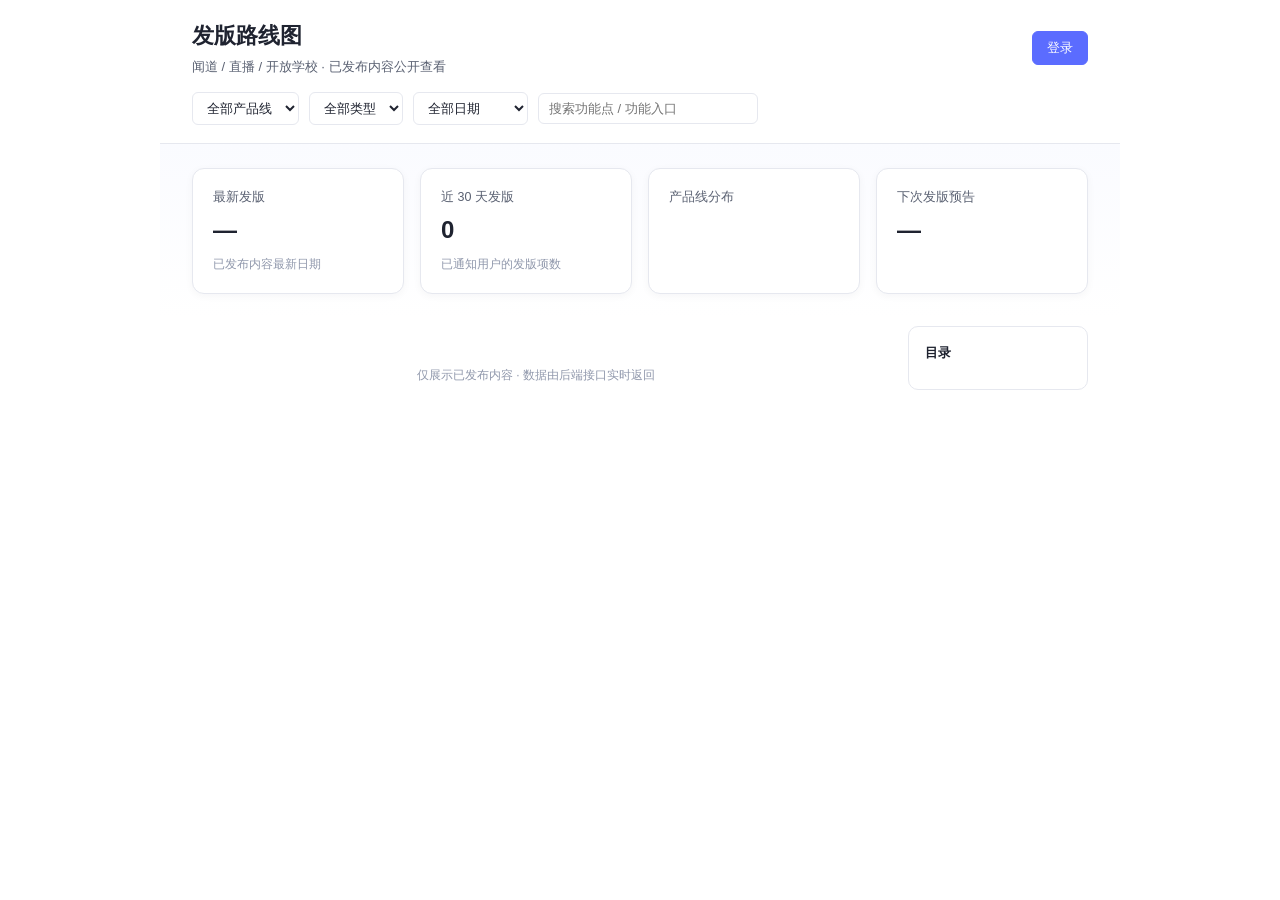
==== 实现方式/index.html @ 5e3d79d2 "feat: 整合发版列表页面 + Flask 后端 + 增量导入 + 动态下拉 - 目录结构：原型网页/（静态原型）+ 实现方式/（Flask 后端版） - 后端：Flask + SQLite，37 " ====
<!DOCTYPE html>
<html lang="zh-CN">
<head>
<meta charset="UTF-8" />
<meta name="viewport" content="width=device-width, initial-scale=1.0" />
<title>发版路线图 · 公开查看</title>
<style>
  :root {
    --primary: #5B6CFF;
    --primary-soft: #EEF0FF;
    --primary-hover: #4858E8;
    --bg: #FFFFFF;
    --surface: #FFFFFF;
    --text: #1F2330;
    --text-2: #5A6172;
    --text-3: #9098AC;
    --border: #E6E8EF;
    --success: #2BB673;
    --warn: #E89B2A;
    --danger: #E25555;
    --info: #3D8EE0;
  }
  * { box-sizing: border-box; }
  html, body { margin: 0; padding: 0; }
  body {
    font-family: -apple-system, BlinkMacSystemFont, "Segoe UI", "PingFang SC", "Microsoft YaHei", sans-serif;
    background: var(--bg);
    color: var(--text);
    font-size: 14px;
    line-height: 1.6;
  }

  /* Header */
  .header {
    border-bottom: 1px solid var(--border);
    padding: 18px 32px;
    background: var(--surface);
    position: sticky;
    top: 0;
    z-index: 100;
  }
  .header .top { display: flex; align-items: center; justify-content: space-between; gap: 16px; }
  .header .title { font-size: 22px; font-weight: 600; }
  .header .subtitle { color: var(--text-2); font-size: 13px; margin-top: 4px; }
  .header .filter { display: flex; gap: 10px; align-items: center; margin-top: 14px; flex-wrap: wrap; }
  .header .filter select, .header .filter input {
    padding: 7px 10px; border: 1px solid var(--border); border-radius: 6px; font-size: 13px;
    background: #fff; color: var(--text);
  }
  .header .filter input { width: 220px; }

  /* Header actions */
  .header-actions { display: flex; align-items: center; gap: 10px; flex-shrink: 0; }
  .btn {
    display: inline-flex; align-items: center; gap: 6px;
    padding: 7px 14px; border-radius: 6px; border: 1px solid var(--border);
    background: #fff; color: var(--text); font-size: 13px;
    cursor: pointer; transition: all 0.15s; text-decoration: none;
  }
  .btn:hover { border-color: var(--primary); color: var(--primary); }
  .btn-primary { background: var(--primary); border-color: var(--primary); color: #fff; }
  .btn-primary:hover { background: var(--primary-hover); border-color: var(--primary-hover); color: #fff; }
  .btn-outline { border-color: var(--primary); color: var(--primary); background: #fff; }
  .btn-outline:hover { background: var(--primary-soft); }
  .user-badge { display: flex; align-items: center; gap: 8px; font-size: 13px; color: var(--text-2); }
  .user-badge .avatar {
    width: 28px; height: 28px; border-radius: 50%; display: inline-flex; align-items: center; justify-content: center;
    color: #fff; font-size: 12px; font-weight: 600; background: linear-gradient(135deg, var(--primary), #8E9BFF);
  }

  /* Overview cards */
  .overview {
    display: grid;
    grid-template-columns: repeat(4, 1fr);
    gap: 16px;
    padding: 24px 32px;
    background: linear-gradient(180deg, #FAFBFF, #FFFFFF);
  }
  .ov-card {
    background: #fff; border: 1px solid var(--border); border-radius: 12px; padding: 18px 20px;
    box-shadow: 0 2px 8px rgba(30,34,53,0.04);
  }
  .ov-card .label { color: var(--text-2); font-size: 12.5px; }
  .ov-card .value { font-size: 24px; font-weight: 600; margin-top: 4px; }
  .ov-card .desc { color: var(--text-3); font-size: 12px; margin-top: 6px; }
  .ov-card .tags { display: flex; gap: 6px; flex-wrap: wrap; margin-top: 8px; }
  .ov-card .tags .tag { font-size: 11px; padding: 2px 7px; border-radius: 4px; background: var(--primary-soft); color: var(--primary); }

  /* Layout */
  .page-wrapper { max-width: 960px; margin: 0 auto; }
  .container { display: flex; padding: 8px 32px 60px; gap: 28px; }
  .content { flex: 1; min-width: 0; }
  .toc {
    width: 180px; flex-shrink: 0; position: sticky; top: 160px; align-self: flex-start;
    border: 1px solid var(--border); border-radius: 10px; padding: 16px; background: #fff;
  }
  .toc-title { font-size: 13px; font-weight: 600; margin-bottom: 10px; }
  .toc-item { font-size: 12.5px; color: var(--text-2); padding: 6px 0; cursor: pointer; border-left: 2px solid transparent; padding-left: 8px; }
  .toc-item:hover { color: var(--primary); border-left-color: var(--primary); }
  .toc-item.active { color: var(--primary); border-left-color: var(--primary); font-weight: 500; }

  /* Date group */
  .group { margin-bottom: 28px; }
  .group-head { display: flex; align-items: center; gap: 12px; margin-bottom: 14px; }
  .group-head .date { font-size: 18px; font-weight: 600; }
  .group-head .count { color: var(--text-3); font-size: 13px; margin-right: auto; }
  .group-head .detail-btn { font-size: 12px; padding: 5px 12px; border: 1px solid var(--primary); color: var(--primary); border-radius: 6px; background: #fff; cursor: pointer; }
  .group-head .detail-btn:hover { background: var(--primary-soft); }

  /* Type section */
  .type-section { margin-bottom: 18px; }
  .type-section:last-child { margin-bottom: 0; }
  .type-title { display: flex; align-items: center; gap: 8px; font-weight: 600; font-size: 14px; margin-bottom: 8px; }
  .type-dot { width: 8px; height: 8px; border-radius: 50%; }
  .type-dot.add { background: var(--success); }
  .type-dot.opt { background: var(--info); }
  .type-dot.fix { background: var(--warn); }

  /* Item row */
  .item-row {
    display: flex; align-items: flex-start; justify-content: space-between;
    padding: 10px 0; border-bottom: 1px solid var(--border); gap: 16px;
  }
  .item-row:last-child { border-bottom: none; }
  .item-main { flex: 1; min-width: 0; }
  .item-tags { display: flex; flex-wrap: wrap; gap: 5px; margin-bottom: 4px; }
  .item-tags .tag { font-size: 11px; padding: 1px 7px; border-radius: 4px; }
  .item-tags .tag-soft { background: #F1F3F8; color: var(--text-2); }
  .item-tags .tag-info { background: #E4F0FB; color: var(--info); }
  .item-tags .tag-warn { background: #FDF1DE; color: var(--warn); }
  .item-text { font-size: 13.5px; color: var(--text); line-height: 1.55; }
  .item-text .pl { color: var(--text-2); }
  .item-extras { margin-top: 6px; display: flex; flex-direction: column; gap: 3px; }
  .item-extra { font-size: 12px; color: var(--text-2); line-height: 1.5; }
  .extra-label { display: inline-block; color: var(--text-3); font-size: 11px; margin-right: 6px; }
  .item-entry {
    flex-shrink: 0; font-size: 12px; color: var(--primary);
    background: var(--primary-soft); padding: 3px 8px; border-radius: 4px;
    margin-top: 1px; white-space: nowrap; max-width: 220px; overflow: hidden; text-overflow: ellipsis;
  }
  .type-count { color: var(--text-3); font-size: 12px; font-weight: normal; margin-left: 4px; }

  /* Detail card (13 列完整字段) */
  .detail-card {
    border: 1px solid var(--border); border-radius: 10px; padding: 14px 16px;
    background: #FAFBFD; margin-bottom: 12px;
  }
  .detail-head { display: flex; align-items: center; gap: 10px; margin-bottom: 8px; }
  .detail-head .type-pill { display: inline-block; padding: 2px 10px; border-radius: 10px; font-size: 12px; color: #fff; }
  .type-pill.add { background: var(--success); }
  .type-pill.opt { background: var(--info); }
  .type-pill.fix { background: var(--warn); }
  .detail-product { font-size: 13px; color: var(--text-2); font-weight: 500; }
  .detail-feature { font-size: 13.5px; color: var(--text); line-height: 1.6; margin-bottom: 8px; }
  .detail-table { width: 100%; border-collapse: collapse; margin-top: 4px; }
  .detail-table th, .detail-table td { padding: 5px 8px; font-size: 12px; text-align: left; border-bottom: 1px dashed #E6E8EF; vertical-align: top; }
  .detail-table th { width: 80px; color: var(--text-3); font-weight: normal; background: transparent; }

  /* Modal */
  .modal {
    display: none; position: fixed; inset: 0; z-index: 200;
    background: rgba(31, 35, 48, 0.5); align-items: center; justify-content: center;
    padding: 20px;
  }
  .modal.show { display: flex; }
  .modal-content {
    background: #fff; border-radius: 12px; max-width: 760px; width: 100%; max-height: 85vh;
    display: flex; flex-direction: column; box-shadow: 0 20px 50px rgba(31,35,48,0.2);
  }
  .modal-header { display: flex; align-items: center; justify-content: space-between; padding: 18px 20px; border-bottom: 1px solid var(--border); }
  .modal-header .title { font-size: 16px; font-weight: 600; }
  .modal-close { background: none; border: none; font-size: 20px; color: var(--text-3); cursor: pointer; }
  .modal-body { padding: 20px; overflow-y: auto; }
  .image-grid { display: grid; grid-template-columns: repeat(2, 1fr); gap: 14px; }
  .image-grid .img {
    aspect-ratio: 16/10; background: linear-gradient(135deg, #DDE3FF, #C8CFFF); border-radius: 8px;
  }
  .image-grid .img.wide { grid-column: 1 / -1; }

  /* Footer */
  .footer { text-align: center; color: var(--text-3); font-size: 12px; padding: 40px 32px; }

  /* Responsive */
  @media (max-width: 900px) {
    .header { padding: 16px 20px; }
    .header .top { flex-wrap: wrap; }
    .header .filter { width: 100%; }
    .header .filter input { flex: 1; width: auto; }
    .header-actions { width: 100%; justify-content: flex-end; margin-top: 8px; }
    .overview { grid-template-columns: repeat(2, 1fr); padding: 16px 20px; }
    .container { flex-direction: column; padding: 8px 20px 40px; }
    .toc { width: 100%; position: static; display: flex; gap: 10px; padding: 12px; overflow-x: auto; }
    .toc-title { display: none; }
    .toc-item { border-left: none; border-bottom: 2px solid transparent; padding: 4px 6px; white-space: nowrap; }
    .toc-item:hover, .toc-item.active { border-left-color: transparent; border-bottom-color: var(--primary); }
    .image-grid { grid-template-columns: 1fr; }
  }
  @media (max-width: 560px) {
    .overview { grid-template-columns: 1fr; }
    .header .filter { flex-direction: column; align-items: stretch; }
    .header .filter select, .header .filter input { width: 100%; }
    .item-row { flex-direction: column; gap: 6px; }
    .item-entry { align-self: flex-start; margin-top: 0; }
  }
</style>
</head>
<body>

<div class="page-wrapper">

<div class="header">
  <div class="top">
    <div>
      <div class="title">发版路线图</div>
      <div class="subtitle">闻道 / 直播 / 开放学校 · 已发布内容公开查看</div>
    </div>
    <div class="header-actions" id="header-actions">
      <button class="btn btn-primary" onclick="openLogin()">登录</button>
    </div>
  </div>
  <div class="filter">
    <select>
      <option>全部产品线</option>
      <option>闻道作业</option>
      <option>直播教学</option>
      <option>开放学校</option>
    </select>
    <select>
      <option>全部类型</option>
      <option>新增</option>
      <option>优化</option>
      <option>修复</option>
    </select>
    <select>
      <option>全部日期</option>
      <option>最近 7 天</option>
      <option>最近 30 天</option>
      <option>2026 年 7 月</option>
    </select>
    <input type="text" placeholder="搜索功能点 / 功能入口" />
  </div>
</div>

<div class="overview">
  <div class="ov-card">
    <div class="label">最新发版</div>
    <div class="value" id="ov-latest">—</div>
    <div class="desc">已发布内容最新日期</div>
  </div>
  <div class="ov-card">
    <div class="label">近 30 天发版</div>
    <div class="value" id="ov-30count">0</div>
    <div class="desc">已通知用户的发版项数</div>
  </div>
  <div class="ov-card">
    <div class="label">产品线分布</div>
    <div class="tags" id="ov-pl-tags"></div>
  </div>
  <div class="ov-card">
    <div class="label">下次发版预告</div>
    <div class="value" id="ov-next">—</div>
    <div class="desc" id="ov-next-desc"></div>
  </div>
</div>

<div class="container">
  <div class="content">
    <!-- 发版分组由 loadPublic() 动态渲染 -->
    <div class="footer">仅展示已发布内容 · 数据由后端接口实时返回</div>
  </div>

  <div class="toc">
    <div class="toc-title">目录</div>
    <!-- 目录项由 loadPublic() 动态生成 -->
  </div>
</div>

</div>

<!-- Detail Modal -->
<div class="modal" id="detail-modal" onclick="closeModal(event)">
  <div class="modal-content" onclick="event.stopPropagation()">
    <div class="modal-header">
      <div class="title" id="detail-title">发版详情</div>
      <button class="modal-close" onclick="closeModal()">×</button>
    </div>
    <div class="modal-body">
      <div class="image-grid" id="detail-images">
        <div class="img"></div>
        <div class="img"></div>
        <div class="img wide"></div>
      </div>
      <p class="text-muted" style="color:var(--text-2);font-size:12.5px;margin-top:14px">以上为本次发版的功能截图与长图，可右键保存或滚动查看。</p>
    </div>
  </div>
</div>

<!-- Login Modal -->
<div class="modal" id="login-modal" onclick="closeLogin(event)">
  <div class="modal-content" style="max-width:360px" onclick="event.stopPropagation()">
    <div class="modal-header">
      <div class="title">模拟登录</div>
      <button class="modal-close" onclick="closeLogin()">×</button>
    </div>
    <div class="modal-body">
      <p style="color:var(--text-2);font-size:13px;margin:0 0 12px">选择角色以演示登录状态：</p>
      <div style="display:flex;flex-direction:column;gap:8px">
        <button class="btn btn-outline" onclick="login('guest')">普通用户登录</button>
        <button class="btn btn-outline" onclick="login('ops')">运营登录</button>
        <button class="btn btn-outline" onclick="login('admin')">管理员登录</button>
      </div>
    </div>
  </div>
</div>

<script>
  // 通用 API 调用
  const API = '';
  async function apiGet(path) {
    const r = await fetch(API + path);
    const j = await r.json();
    if (j.code !== 'OK') throw new Error(j.message || '请求失败');
    return j.data;
  }
  async function apiPost(path, body) {
    const r = await fetch(API + path, { method: 'POST', headers: { 'Content-Type': 'application/json' }, body: JSON.stringify(body || {}) });
    const j = await r.json();
    if (j.code !== 'OK') throw new Error(j.message || '请求失败');
    return j.data;
  }

  let currentUser = null;
  let releasesByDate = {};

  function escapeHtml(s) { return (s || '').replace(/&/g, '&amp;').replace(/</g, '&lt;').replace(/>/g, '&gt;'); }
  function weekday(date) { return ['周日','周一','周二','周三','周四','周五','周六'][new Date(date).getDay()]; }
  function typeClass(type) { return type === '新增' ? 'add' : type === '优化' ? 'opt' : 'fix'; }

  function jumpTo(id) {
    const el = document.getElementById(id);
    if (el) {
      el.scrollIntoView({ behavior: 'smooth', block: 'start' });
      document.querySelectorAll('.toc-item').forEach(i => i.classList.remove('active'));
      event.target.classList.add('active');
    }
  }

  async function openDetail(date) {
    try {
      const data = await apiGet('/api/public/releases/' + date);
      releasesByDate[date] = data.items;
      document.getElementById('detail-title').textContent = date + ' · 发版详情';
      const grid = document.getElementById('detail-images');
      if (data.items.length === 0) {
        grid.innerHTML = '<div style="grid-column:1/-1;color:var(--text-3);padding:20px;text-align:center">该日期无已发布内容</div>';
      } else {
        // 按发布清单 13 列结构完整展示
        grid.style.display = 'block';
        grid.style.gridTemplateColumns = '1fr';
        grid.innerHTML = data.items.map(it => {
          const extraRows = [];
          const fields = [
            ['平台/范围', it.platformScope],
            ['涉及端', it.scope],
            ['是否重点', it.isHighlight === '是' ? '✓ 是' : '—'],
            ['面向用户', it.targetUser],
            ['功能入口', it.featureEntry],
            ['特殊说明', it.specialNotes],
            ['限制条件', it.limitNotes],
            ['运营验证结论', it.notes],
            ['提供材料', it.provideMaterial],
            ['备注补充', it.remarks],
          ];
          fields.forEach(([k, v]) => { if (v && v !== '—') extraRows.push('<tr><th>' + k + '</th><td>' + escapeHtml(v) + '</td></tr>'); });
          return '<div class="detail-card">' +
            '<div class="detail-head">' +
              '<span class="type-pill ' + typeClass(it.releaseType) + '">' + escapeHtml(it.releaseType) + '</span>' +
              '<span class="detail-product">' + escapeHtml(it.productLine || '—') + ' · ' + escapeHtml(it.appPlatform) + '</span>' +
            '</div>' +
            '<div class="detail-feature">' + escapeHtml(it.featurePoint) + '</div>' +
            (extraRows.length ? '<table class="detail-table">' + extraRows.join('') + '</table>' : '') +
          '</div>';
        }).join('');
      }
    } catch (e) {
      alert('加载详情失败：' + e.message);
      return;
    }
    document.getElementById('detail-modal').classList.add('show');
  }

  function closeModal(e) {
    if (!e || e.target.id === 'detail-modal') {
      document.getElementById('detail-modal').classList.remove('show');
    }
  }

  function openLogin() {
    document.getElementById('login-modal').classList.add('show');
  }

  function closeLogin(e) {
    if (!e || e.target.id === 'login-modal') {
      document.getElementById('login-modal').classList.remove('show');
    }
  }

  async function login(role) {
    if (role === 'guest') {
      currentUser = { role: 'guest', realname: '游客' };
    } else {
      try {
        const data = await apiPost('/api/auth/login', { role, username: role === 'admin' ? 'admin' : 'wangrong' });
        currentUser = { role, realname: data.realname, username: data.username };
      } catch (e) {
        alert('登录失败：' + e.message);
        return;
      }
    }
    closeLogin();
    renderHeader();
  }

  function logout() {
    currentUser = null;
    renderHeader();
  }

  function renderHeader() {
    const box = document.getElementById('header-actions');
    if (!currentUser) {
      box.innerHTML = '<button class="btn btn-primary" onclick="openLogin()">登录</button>';
      return;
    }

    let html = '<div class="user-badge"><span class="avatar">' + (currentUser.role === 'admin' ? '管' : currentUser.role === 'ops' ? '运' : '游') + '</span><span>' + (currentUser.realname || roleName(currentUser.role)) + '</span></div>';

    if (currentUser.role === 'ops' || currentUser.role === 'admin') {
      html += '<a class="btn btn-primary" href="' + (currentUser.role === 'admin' ? 'admin.html' : 'ops.html') + '">进入后台</a>';
    }

    html += '<button class="btn" onclick="logout()">退出</button>';
    box.innerHTML = html;
  }

  function roleName(role) {
    return role === 'admin' ? '管理员' : role === 'ops' ? '运营' : '游客';
  }

  // ---- 加载公开发版数据 ----
  function renderOverview(ov) {
    document.getElementById('ov-latest').textContent = ov.latestRelease || '—';
    document.getElementById('ov-30count').textContent = ov.last30Count;
    const tagsEl = document.getElementById('ov-pl-tags');
    tagsEl.innerHTML = Object.entries(ov.productLineCount).map(([k, v]) => '<span class="tag">' + k + ' ' + v + '</span>').join('') || '<span class="tag">暂无</span>';
    document.getElementById('ov-next').textContent = ov.nextReleaseDate || '—';
    document.getElementById('ov-next-desc').textContent = ov.nextReleaseTheme || '';
  }

  function renderGroups(groups) {
    const content = document.querySelector('.content');
    const toc = document.querySelector('.toc');
    // 移除旧 group + 目录
    content.querySelectorAll('.group').forEach(g => g.remove());
    toc.querySelectorAll('.toc-item').forEach(t => t.remove());
    if (groups.length === 0) {
      const empty = document.createElement('div');
      empty.className = 'group';
      empty.innerHTML = '<div class="empty" style="padding:40px;text-align:center;color:var(--text-3)">暂无已发布内容</div>';
      content.appendChild(empty);
      return;
    }
    groups.forEach((g, idx) => {
      const wrap = document.createElement('div');
      wrap.className = 'group';
      wrap.id = 'g-' + g.date;
      // 按发版类型分组（按 PRD：新增 → 优化 → 修复）
      const TYPE_ORDER = ['新增', '优化', '修复'];
      const byType = {};
      g.items.forEach(it => {
        const t = TYPE_ORDER.includes(it.releaseType) ? it.releaseType : '修复';
        (byType[t] = byType[t] || []).push(it);
      });
      const sections = TYPE_ORDER.map(t => {
        const list = byType[t] || [];
        if (!list.length) return '';
        return '<div class="type-section"><div class="type-title"><span class="type-dot ' + typeClass(t) + '"></span>' + t + ' <span class="type-count">· ' + list.length + ' 项</span></div>' +
          list.map(it => {
            // 字段：发版类型(已有) + 产品线 + 涉及应用/平台 + 涉及端 + 功能点描述 + 功能入口 + 重点 + 备注/限制/特殊
            const tags = [];
            if (it.productLine) tags.push('<span class="tag tag-soft">' + escapeHtml(it.productLine) + '</span>');
            if (it.appPlatform) tags.push('<span class="tag tag-soft">' + escapeHtml(it.appPlatform) + '</span>');
            if (it.scope) tags.push('<span class="tag tag-soft">' + escapeHtml(it.scope) + '</span>');
            if (it.platformScope) tags.push('<span class="tag tag-soft">' + escapeHtml(it.platformScope) + '</span>');
            if (it.targetUser && it.targetUser !== '全部') tags.push('<span class="tag tag-info">面向 ' + escapeHtml(it.targetUser) + '</span>');
            if (it.isHighlight === '是') tags.push('<span class="tag tag-warn">重点</span>');
            const extra = [];
            if (it.specialNotes) extra.push('<div class="item-extra"><span class="extra-label">特殊说明</span>' + escapeHtml(it.specialNotes) + '</div>');
            if (it.limitNotes) extra.push('<div class="item-extra"><span class="extra-label">限制条件</span>' + escapeHtml(it.limitNotes) + '</div>');
            if (it.notes) extra.push('<div class="item-extra"><span class="extra-label">备注</span>' + escapeHtml(it.notes) + '</div>');
            return '<div class="item-row">' +
              '<div class="item-main">' +
                '<div class="item-tags">' + tags.join('') + '</div>' +
                '<div class="item-text">' + escapeHtml(it.featurePoint) + '</div>' +
                (extra.length ? '<div class="item-extras">' + extra.join('') + '</div>' : '') +
              '</div>' +
              '<div class="item-entry">' + escapeHtml(it.featureEntry || '—') + '</div>' +
            '</div>';
          }).join('') + '</div>';
      }).join('');
      wrap.innerHTML = '<div class="group-head"><div class="date">' + g.date + ' · ' + weekday(g.date) + '</div><div class="count">共 ' + g.items.length + ' 项</div><button class="detail-btn" onclick="openDetail(\'' + g.date + '\')">查看详情</button></div>' + sections;
      content.appendChild(wrap);
      // TOC
      const ti = document.createElement('div');
      ti.className = 'toc-item' + (idx === 0 ? ' active' : '');
      ti.textContent = g.date;
      ti.onclick = function() { jumpTo('g-' + g.date); };
      toc.appendChild(ti);
    });
  }

  async function loadPublic() {
    try {
      const data = await apiGet('/api/public/releases');
      renderOverview(data.overview);
      renderGroups(data.groups);
    } catch (e) {
      console.error('加载发版列表失败', e);
    }
  }
  loadPublic();
</script>

</body>
</html>
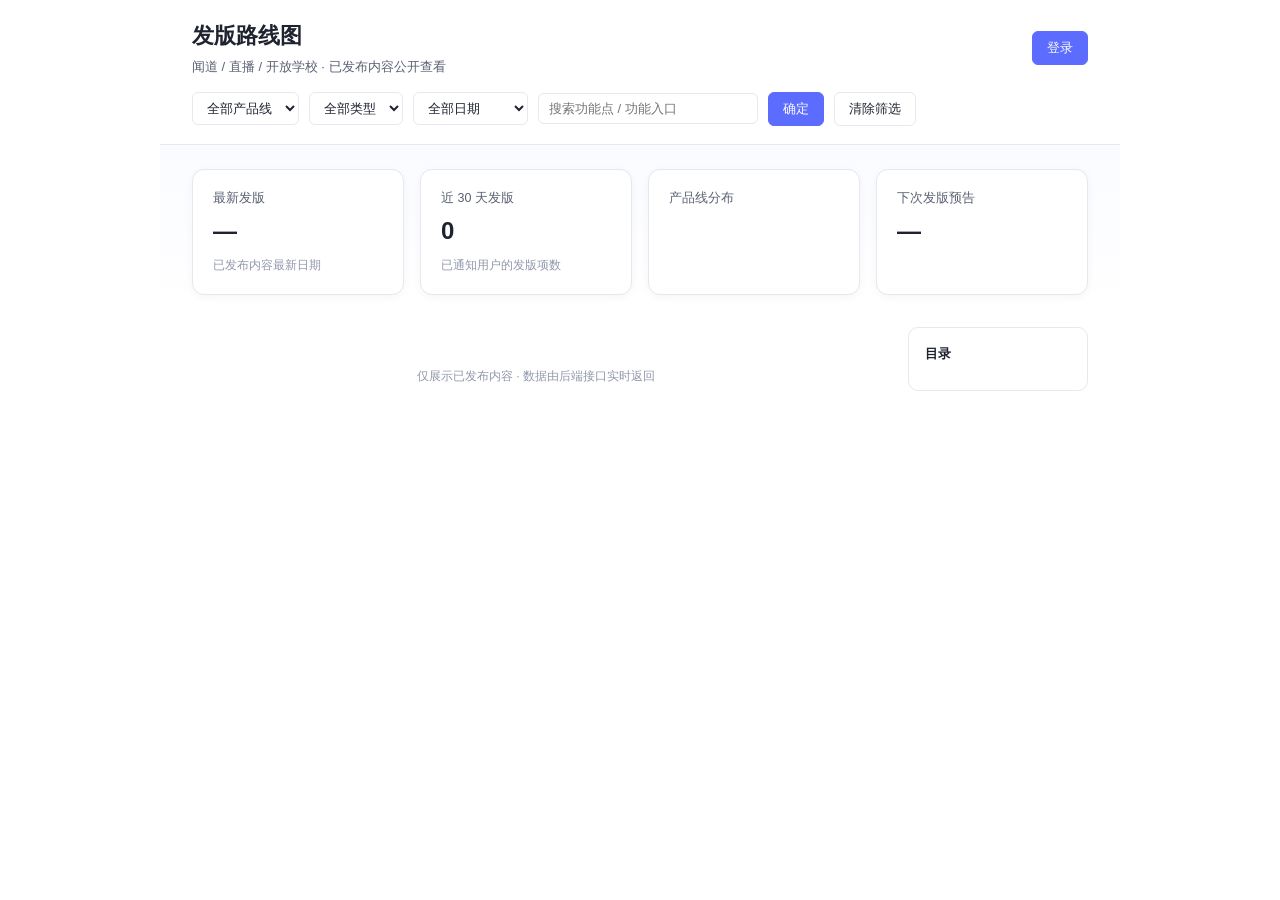
==== commit 9a227772: "feat: 新增长图HTML模板与数据注入演示 - 新增 long_image_preview.html（定稿版长图模板，含发版概览/新增/优化/修复四区） - 新增 long_image_demo." ====
--- a/实现方式/index.html
+++ b/实现方式/index.html
@@ -100,7 +100,12 @@
   .toc-item.active { color: var(--primary); border-left-color: var(--primary); font-weight: 500; }
 
   /* Date group */
-  .group { margin-bottom: 28px; }
+  .group {
+    margin-bottom: 32px;
+    padding-bottom: 28px;
+    border-bottom: 1px solid var(--border);
+  }
+  .group:last-child { border-bottom: none; margin-bottom: 0; padding-bottom: 0; }
   .group-head { display: flex; align-items: center; gap: 12px; margin-bottom: 14px; }
   .group-head .date { font-size: 18px; font-weight: 600; }
   .group-head .count { color: var(--text-3); font-size: 13px; margin-right: auto; }
@@ -118,25 +123,15 @@
 
   /* Item row */
   .item-row {
-    display: flex; align-items: flex-start; justify-content: space-between;
-    padding: 10px 0; border-bottom: 1px solid var(--border); gap: 16px;
-  }
-  .item-row:last-child { border-bottom: none; }
-  .item-main { flex: 1; min-width: 0; }
-  .item-tags { display: flex; flex-wrap: wrap; gap: 5px; margin-bottom: 4px; }
-  .item-tags .tag { font-size: 11px; padding: 1px 7px; border-radius: 4px; }
-  .item-tags .tag-soft { background: #F1F3F8; color: var(--text-2); }
-  .item-tags .tag-info { background: #E4F0FB; color: var(--info); }
-  .item-tags .tag-warn { background: #FDF1DE; color: var(--warn); }
-  .item-text { font-size: 13.5px; color: var(--text); line-height: 1.55; }
-  .item-text .pl { color: var(--text-2); }
-  .item-extras { margin-top: 6px; display: flex; flex-direction: column; gap: 3px; }
-  .item-extra { font-size: 12px; color: var(--text-2); line-height: 1.5; }
-  .extra-label { display: inline-block; color: var(--text-3); font-size: 11px; margin-right: 6px; }
+    padding: 7px 0;
+    font-size: 13.5px; line-height: 1.55;
+  }
+  .item-business { font-weight: 500; color: var(--text); }
+  .item-feature { color: var(--text); }
   .item-entry {
-    flex-shrink: 0; font-size: 12px; color: var(--primary);
-    background: var(--primary-soft); padding: 3px 8px; border-radius: 4px;
-    margin-top: 1px; white-space: nowrap; max-width: 220px; overflow: hidden; text-overflow: ellipsis;
+    display: inline; font-size: 12px; color: var(--primary);
+    background: var(--primary-soft); padding: 2px 6px; border-radius: 4px;
+    margin-left: 6px; white-space: nowrap;
   }
   .type-count { color: var(--text-3); font-size: 12px; font-weight: normal; margin-left: 4px; }
 
@@ -219,25 +214,27 @@
     </div>
   </div>
   <div class="filter">
-    <select>
+    <select id="filter-product">
       <option>全部产品线</option>
       <option>闻道作业</option>
       <option>直播教学</option>
       <option>开放学校</option>
     </select>
-    <select>
+    <select id="filter-type">
       <option>全部类型</option>
       <option>新增</option>
       <option>优化</option>
       <option>修复</option>
     </select>
-    <select>
+    <select id="filter-date">
       <option>全部日期</option>
       <option>最近 7 天</option>
       <option>最近 30 天</option>
       <option>2026 年 7 月</option>
     </select>
-    <input type="text" placeholder="搜索功能点 / 功能入口" />
+    <input type="text" id="filter-keyword" placeholder="搜索功能点 / 功能入口" />
+    <button class="btn btn-primary" onclick="applyFilter()">确定</button>
+    <button class="btn" onclick="clearFilter()">清除筛选</button>
   </div>
 </div>
 
@@ -331,10 +328,12 @@
 
   let currentUser = null;
   let releasesByDate = {};
+  let rawData = null;
 
   function escapeHtml(s) { return (s || '').replace(/&/g, '&amp;').replace(/</g, '&lt;').replace(/>/g, '&gt;'); }
   function weekday(date) { return ['周日','周一','周二','周三','周四','周五','周六'][new Date(date).getDay()]; }
   function typeClass(type) { return type === '新增' ? 'add' : type === '优化' ? 'opt' : 'fix'; }
+  function parseDate(d) { return new Date(d + 'T00:00:00'); }
 
   function jumpTo(id) {
     const el = document.getElementById(id);
@@ -419,11 +418,13 @@
     }
     closeLogin();
     renderHeader();
+    loadPublic();
   }
 
   function logout() {
     currentUser = null;
     renderHeader();
+    loadPublic();
   }
 
   function renderHeader() {
@@ -486,29 +487,18 @@
         if (!list.length) return '';
         return '<div class="type-section"><div class="type-title"><span class="type-dot ' + typeClass(t) + '"></span>' + t + ' <span class="type-count">· ' + list.length + ' 项</span></div>' +
           list.map(it => {
-            // 字段：发版类型(已有) + 产品线 + 涉及应用/平台 + 涉及端 + 功能点描述 + 功能入口 + 重点 + 备注/限制/特殊
-            const tags = [];
-            if (it.productLine) tags.push('<span class="tag tag-soft">' + escapeHtml(it.productLine) + '</span>');
-            if (it.appPlatform) tags.push('<span class="tag tag-soft">' + escapeHtml(it.appPlatform) + '</span>');
-            if (it.scope) tags.push('<span class="tag tag-soft">' + escapeHtml(it.scope) + '</span>');
-            if (it.platformScope) tags.push('<span class="tag tag-soft">' + escapeHtml(it.platformScope) + '</span>');
-            if (it.targetUser && it.targetUser !== '全部') tags.push('<span class="tag tag-info">面向 ' + escapeHtml(it.targetUser) + '</span>');
-            if (it.isHighlight === '是') tags.push('<span class="tag tag-warn">重点</span>');
-            const extra = [];
-            if (it.specialNotes) extra.push('<div class="item-extra"><span class="extra-label">特殊说明</span>' + escapeHtml(it.specialNotes) + '</div>');
-            if (it.limitNotes) extra.push('<div class="item-extra"><span class="extra-label">限制条件</span>' + escapeHtml(it.limitNotes) + '</div>');
-            if (it.notes) extra.push('<div class="item-extra"><span class="extra-label">备注</span>' + escapeHtml(it.notes) + '</div>');
+            // 精简展示：所属业务：功能点 「功能入口」
             return '<div class="item-row">' +
-              '<div class="item-main">' +
-                '<div class="item-tags">' + tags.join('') + '</div>' +
-                '<div class="item-text">' + escapeHtml(it.featurePoint) + '</div>' +
-                (extra.length ? '<div class="item-extras">' + extra.join('') + '</div>' : '') +
-              '</div>' +
-              '<div class="item-entry">' + escapeHtml(it.featureEntry || '—') + '</div>' +
+              '<span class="item-business">' + escapeHtml(it.productLine || it.appPlatform || '—') + '</span>：' +
+              '<span class="item-feature">' + escapeHtml(it.featurePoint) + '</span>' +
+              '<span class="item-entry">「' + escapeHtml(it.featureEntry || '—') + '」</span>' +
             '</div>';
           }).join('') + '</div>';
       }).join('');
-      wrap.innerHTML = '<div class="group-head"><div class="date">' + g.date + ' · ' + weekday(g.date) + '</div><div class="count">共 ' + g.items.length + ' 项</div><button class="detail-btn" onclick="openDetail(\'' + g.date + '\')">查看详情</button></div>' + sections;
+      const detailBtn = currentUser && currentUser.role !== 'guest'
+        ? '<button class="detail-btn" onclick="openDetail(\'' + g.date + '\')">查看详情</button>'
+        : '';
+      wrap.innerHTML = '<div class="group-head"><div class="date">' + g.date + ' · ' + weekday(g.date) + '</div><div class="count">共 ' + g.items.length + ' 项</div>' + detailBtn + '</div>' + sections;
       content.appendChild(wrap);
       // TOC
       const ti = document.createElement('div');
@@ -519,9 +509,60 @@
     });
   }
 
+  // ---- 筛选逻辑 ----
+  function getFilterValues() {
+    return {
+      productLine: document.getElementById('filter-product').value,
+      type: document.getElementById('filter-type').value,
+      date: document.getElementById('filter-date').value,
+      keyword: document.getElementById('filter-keyword').value.trim()
+    };
+  }
+
+  function filterGroups(groups, fv) {
+    const today = new Date();
+    today.setHours(0, 0, 0, 0);
+    const d7 = new Date(today); d7.setDate(d7.getDate() - 7);
+    const d30 = new Date(today); d30.setDate(d30.getDate() - 30);
+
+    return groups.map(g => {
+      if (fv.date !== '全部日期') {
+        const gd = parseDate(g.date);
+        if (fv.date === '最近 7 天' && gd < d7) return null;
+        if (fv.date === '最近 30 天' && gd < d30) return null;
+        if (fv.date === '2026 年 7 月' && !(g.date >= '2026-07-01' && g.date <= '2026-07-31')) return null;
+      }
+      const items = g.items.filter(it => {
+        if (fv.productLine !== '全部产品线' && it.productLine !== fv.productLine) return false;
+        if (fv.type !== '全部类型' && it.releaseType !== fv.type) return false;
+        if (fv.keyword) {
+          const hay = ((it.featurePoint || '') + ' ' + (it.featureEntry || '')).toLowerCase();
+          if (!hay.includes(fv.keyword.toLowerCase())) return false;
+        }
+        return true;
+      });
+      if (items.length === 0) return null;
+      return { ...g, items };
+    }).filter(Boolean);
+  }
+
+  function applyFilter() {
+    if (!rawData) return;
+    renderGroups(filterGroups(rawData.groups, getFilterValues()));
+  }
+
+  function clearFilter() {
+    document.getElementById('filter-product').selectedIndex = 0;
+    document.getElementById('filter-type').selectedIndex = 0;
+    document.getElementById('filter-date').selectedIndex = 0;
+    document.getElementById('filter-keyword').value = '';
+    if (rawData) renderGroups(rawData.groups);
+  }
+
   async function loadPublic() {
     try {
       const data = await apiGet('/api/public/releases');
+      rawData = data;
       renderOverview(data.overview);
       renderGroups(data.groups);
     } catch (e) {
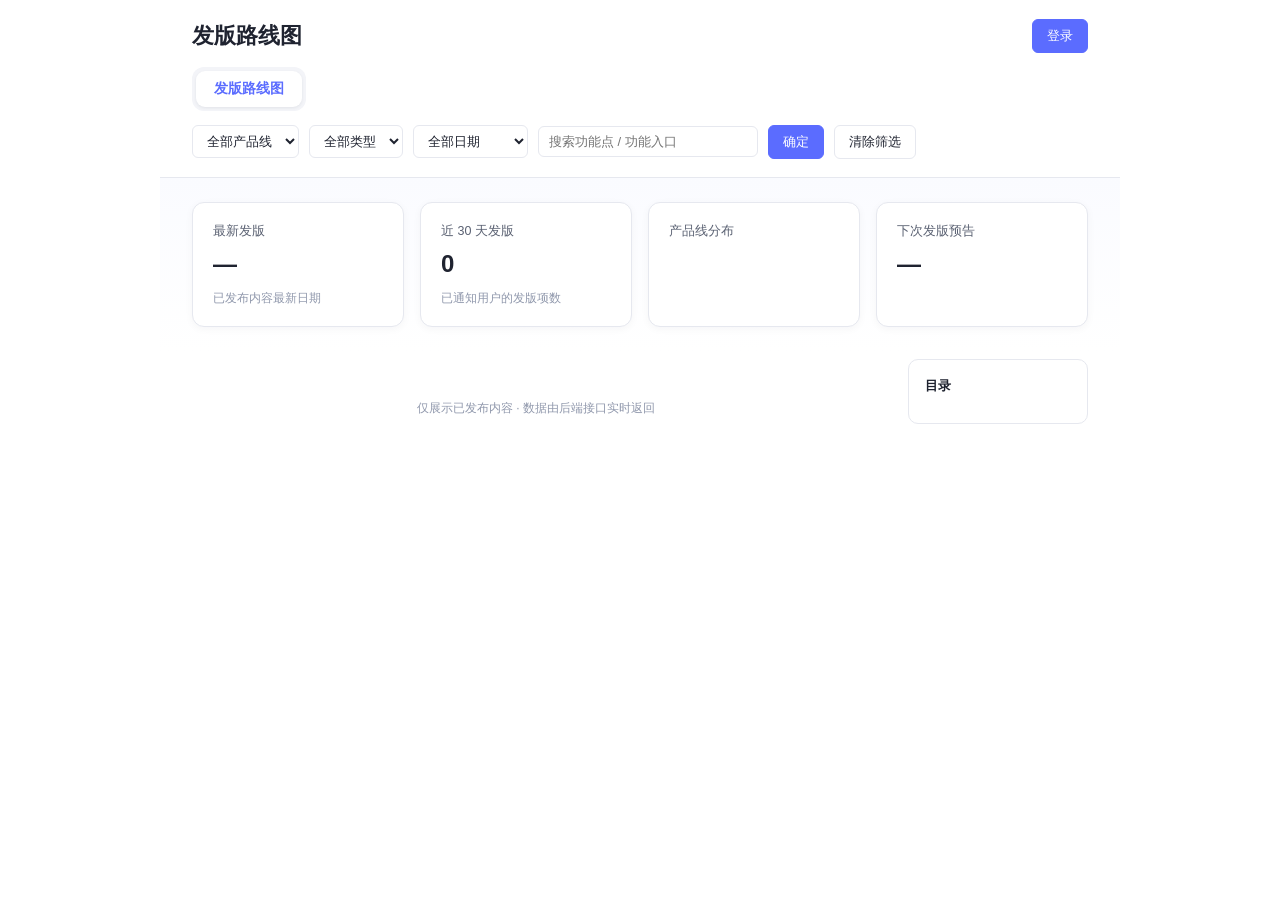
==== commit c118c74a: "feat(target-map): 上线「商用目标地图」公开视图 - 后端   - 新表 target_map（13 业务列 + created_at/updated_at + idx_scene） " ====
--- a/实现方式/index.html
+++ b/实现方式/index.html
@@ -175,6 +175,74 @@
   /* Footer */
   .footer { text-align: center; color: var(--text-3); font-size: 12px; padding: 40px 32px; }
 
+  /* Tabs */
+  .tabs {
+    display: inline-flex;
+    gap: 4px;
+    margin-top: 14px;
+    padding: 4px;
+    background: #F3F4F8;
+    border-radius: 12px;
+  }
+  .tab {
+    padding: 7px 18px;
+    border: none;
+    background: transparent;
+    color: var(--text-2);
+    font-size: 13.5px;
+    cursor: pointer;
+    border-radius: 9px;
+    transition: background 0.18s ease, color 0.18s ease, box-shadow 0.18s ease;
+  }
+  .tab:hover { color: var(--text); background: rgba(255, 255, 255, 0.7); }
+  .tab.active {
+    background: #fff;
+    color: var(--primary);
+    font-weight: 600;
+    box-shadow: 0 1px 3px rgba(31, 35, 48, 0.08);
+  }
+  .tab.locked { display: none; }
+
+  /* 目标地图 · 分组卡片列表 */
+  .tm-count { color: var(--text-3); font-size: 12px; margin-left: auto; }
+  .tm-list { margin-top: 16px; }
+  .tm-scene { margin-bottom: 26px; }
+  .tm-scene-head {
+    display: flex; align-items: baseline; gap: 10px; margin-bottom: 12px;
+    padding-bottom: 8px; border-bottom: 1px solid var(--border);
+  }
+  .tm-scene-head .name { font-size: 16px; font-weight: 600; color: var(--text); }
+  .tm-scene-head .name::before {
+    content: ''; display: inline-block; width: 4px; height: 15px; border-radius: 2px;
+    background: var(--primary); margin-right: 8px; vertical-align: -2px;
+  }
+  .tm-scene-head .cnt { color: var(--text-3); font-size: 12.5px; }
+  .tm-cards { display: grid; grid-template-columns: repeat(auto-fill, minmax(min(300px, 100%), 1fr)); gap: 12px; }
+  .tm-card {
+    background: #fff; border: 1px solid var(--border); border-radius: 10px; padding: 13px 14px;
+    transition: box-shadow 0.15s ease, border-color 0.15s ease;
+  }
+  .tm-card:hover { box-shadow: 0 3px 12px rgba(31,34,53,0.06); border-color: #D7DBEA; }
+  .tm-card-title { font-size: 13.5px; font-weight: 600; color: var(--text); line-height: 1.5; margin-bottom: 8px; }
+  .tm-card-meta { display: flex; flex-wrap: wrap; gap: 6px 14px; font-size: 12px; color: var(--text-2); }
+  .tm-card-meta b { color: var(--text-3); font-weight: 500; margin-right: 4px; }
+  .tm-card-plan { margin-top: 9px; padding-top: 9px; border-top: 1px dashed var(--border); font-size: 12px; color: var(--text-2); line-height: 1.55; }
+  .tm-card-plan b { color: var(--text-3); font-weight: 500; }
+
+  .badge { display: inline-block; padding: 2px 8px; border-radius: 10px; font-size: 11.5px; white-space: nowrap; }
+  .badge.meet-full { background: #E6F6EE; color: #1F9D5C; }
+  .badge.meet-basic { background: #E7F0FF; color: #3D8EE0; }
+  .badge.meet-none { background: #FDEAEA; color: #D64545; }
+  .badge.st-dev { background: #E7F0FF; color: #3D8EE0; }
+  .badge.st-sched { background: #FDF1E0; color: #C9862A; }
+  .badge.st-wait { background: #F1F2F6; color: #8A90A2; }
+  .badge.st-nores { background: #FDEAEA; color: #D64545; }
+  .lv-high { color: #D64545; font-weight: 600; }
+  .lv-mid { color: #C9862A; }
+  .lv-low { color: #1F9D5C; }
+  .lv-na { color: #8A90A2; }
+  .tm-empty { padding: 40px; text-align: center; color: var(--text-3); }
+
   /* Responsive */
   @media (max-width: 900px) {
     .header { padding: 16px 20px; }
@@ -207,13 +275,17 @@
   <div class="top">
     <div>
       <div class="title">发版路线图</div>
-      <div class="subtitle">闻道 / 直播 / 开放学校 · 已发布内容公开查看</div>
     </div>
     <div class="header-actions" id="header-actions">
       <button class="btn btn-primary" onclick="openLogin()">登录</button>
     </div>
   </div>
-  <div class="filter">
+  <div class="tabs">
+    <div class="tab active" id="tab-roadmap" onclick="switchTab('roadmap')">发版路线图</div>
+    <div class="tab locked" id="tab-targetmap" onclick="switchTab('targetmap')">目标地图</div>
+  </div>
+
+  <div class="filter" id="filter-roadmap">
     <select id="filter-product">
       <option>全部产品线</option>
       <option>闻道作业</option>
@@ -236,9 +308,20 @@
     <button class="btn btn-primary" onclick="applyFilter()">确定</button>
     <button class="btn" onclick="clearFilter()">清除筛选</button>
   </div>
+
+  <div class="filter" id="filter-targetmap" style="display:none">
+    <select id="tmf-biz"><option value="">全部业务</option><option>直播业务</option><option>录播业务</option><option>独立项目</option></select>
+    <select id="tmf-level"><option value="">全部等级</option><option>高</option><option>中</option><option>低</option><option>非必须</option></select>
+    <select id="tmf-meet"><option value="">全部满足度</option><option>完全满足</option><option>基本满足</option><option>完全不满足</option></select>
+    <select id="tmf-state"><option value="">全部状态</option><option>待排期</option><option>已排期</option><option>开发中</option><option>暂不响应</option></select>
+    <input type="text" id="tmf-keyword" placeholder="关键字" />
+    <button class="btn btn-primary" onclick="applyTargetFilter()">确定</button>
+    <button class="btn" onclick="clearTargetFilter()">清空筛选</button>
+    <span class="tm-count" id="tm-count"></span>
+  </div>
 </div>
 
-<div class="overview">
+<div class="overview" id="overview-cards">
   <div class="ov-card">
     <div class="label">最新发版</div>
     <div class="value" id="ov-latest">—</div>
@@ -262,13 +345,25 @@
 
 <div class="container">
   <div class="content">
-    <!-- 发版分组由 loadPublic() 动态渲染 -->
-    <div class="footer">仅展示已发布内容 · 数据由后端接口实时返回</div>
-  </div>
-
-  <div class="toc">
+    <div id="view-roadmap">
+      <!-- 发版分组由 loadPublic() 动态渲染 -->
+      <div class="footer">仅展示已发布内容 · 数据由后端接口实时返回</div>
+    </div>
+
+    <div id="view-targetmap" style="display:none">
+      <div id="tm-list"></div>
+      <p style="color:var(--text-3);font-size:12px;margin-top:14px">数据来源：闻道作业商用目标地图（全量进度管理）。本视图仅登录用户可见，不含单校交付明细。</p>
+    </div>
+  </div>
+
+  <div class="toc" id="toc-roadmap">
     <div class="toc-title">目录</div>
     <!-- 目录项由 loadPublic() 动态生成 -->
+  </div>
+
+  <div class="toc" id="toc-targetmap" style="display:none">
+    <div class="toc-title">场景目录</div>
+    <!-- 场景目录由 renderTargetMap() 动态生成 -->
   </div>
 </div>
 
@@ -329,6 +424,7 @@
   let currentUser = null;
   let releasesByDate = {};
   let rawData = null;
+  let targetMapData = [];
 
   function escapeHtml(s) { return (s || '').replace(/&/g, '&amp;').replace(/</g, '&lt;').replace(/>/g, '&gt;'); }
   function weekday(date) { return ['周日','周一','周二','周三','周四','周五','周六'][new Date(date).getDay()]; }
@@ -419,20 +515,30 @@
     closeLogin();
     renderHeader();
     loadPublic();
+    if (currentUser) loadTargetMap();
   }
 
   function logout() {
     currentUser = null;
+    targetMapData = [];
     renderHeader();
     loadPublic();
+    if (!currentUser) {
+      // 退出登录时强制回到路线图视图
+      switchTab('roadmap');
+    }
   }
 
   function renderHeader() {
     const box = document.getElementById('header-actions');
+    const tabTargetmap = document.getElementById('tab-targetmap');
     if (!currentUser) {
       box.innerHTML = '<button class="btn btn-primary" onclick="openLogin()">登录</button>';
+      tabTargetmap.classList.add('locked');
       return;
     }
+
+    tabTargetmap.classList.remove('locked');
 
     let html = '<div class="user-badge"><span class="avatar">' + (currentUser.role === 'admin' ? '管' : currentUser.role === 'ops' ? '运' : '游') + '</span><span>' + (currentUser.realname || roleName(currentUser.role)) + '</span></div>';
 
@@ -459,8 +565,8 @@
   }
 
   function renderGroups(groups) {
-    const content = document.querySelector('.content');
-    const toc = document.querySelector('.toc');
+    const content = document.getElementById('view-roadmap');
+    const toc = document.getElementById('toc-roadmap');
     // 移除旧 group + 目录
     content.querySelectorAll('.group').forEach(g => g.remove());
     toc.querySelectorAll('.toc-item').forEach(t => t.remove());
@@ -499,7 +605,10 @@
         ? '<button class="detail-btn" onclick="openDetail(\'' + g.date + '\')">查看详情</button>'
         : '';
       wrap.innerHTML = '<div class="group-head"><div class="date">' + g.date + ' · ' + weekday(g.date) + '</div><div class="count">共 ' + g.items.length + ' 项</div>' + detailBtn + '</div>' + sections;
-      content.appendChild(wrap);
+      // 插入到 view-roadmap 的 footer 之前
+      const footer = content.querySelector('.footer');
+      if (footer) content.insertBefore(wrap, footer);
+      else content.appendChild(wrap);
       // TOC
       const ti = document.createElement('div');
       ti.className = 'toc-item' + (idx === 0 ? ' active' : '');
@@ -570,6 +679,130 @@
     }
   }
   loadPublic();
+
+  // ---- 目标地图 ----
+  async function loadTargetMap() {
+    if (!currentUser) return;
+    try {
+      const data = await apiGet('/api/public/target-map');
+      targetMapData = data.items || [];
+      // 首次加载后，若当前在目标地图视图则渲染
+      const tmView = document.getElementById('view-targetmap');
+      if (tmView && tmView.style.display !== 'none') applyTargetFilter();
+    } catch (e) {
+      console.error('加载目标地图失败', e);
+      targetMapData = [];
+    }
+  }
+
+  function switchTab(which) {
+    const road = which === 'roadmap';
+    document.getElementById('view-roadmap').style.display = road ? '' : 'none';
+    document.getElementById('view-targetmap').style.display = road ? 'none' : '';
+    document.getElementById('toc-roadmap').style.display = road ? '' : 'none';
+    document.getElementById('toc-targetmap').style.display = road ? 'none' : '';
+    document.getElementById('filter-roadmap').style.display = road ? '' : 'none';
+    document.getElementById('filter-targetmap').style.display = road ? 'none' : '';
+    document.getElementById('overview-cards').style.display = road ? '' : 'none';
+    document.getElementById('tab-roadmap').classList.toggle('active', road);
+    document.getElementById('tab-targetmap').classList.toggle('active', !road);
+    if (!road) {
+      // 进入目标地图：未登录则强制跳回
+      if (!currentUser) {
+        alert('请先登录后查看目标地图');
+        switchTab('roadmap');
+        return;
+      }
+      // 数据未加载时按需拉取
+      if (!targetMapData.length) loadTargetMap();
+      else applyTargetFilter();
+    }
+  }
+
+  function meetBadge(m) {
+    if (m === '完全满足') return '<span class="badge meet-full">完全满足</span>';
+    if (m === '基本满足') return '<span class="badge meet-basic">基本满足</span>';
+    if (m === '完全不满足') return '<span class="badge meet-none">完全不满足</span>';
+    return '<span class="badge meet-none">' + escapeHtml(m || '—') + '</span>';
+  }
+  function stateBadge(s) {
+    const map = { '开发中': 'st-dev', '已排期': 'st-sched', '待排期': 'st-wait', '暂不响应': 'st-nores' };
+    return '<span class="badge ' + (map[s] || 'st-wait') + '">' + escapeHtml(s || '—') + '</span>';
+  }
+  function lvClass(l) { return ({ '高': 'lv-high', '中': 'lv-mid', '低': 'lv-low', '非必须': 'lv-na' }[l]) || ''; }
+
+  function applyTargetFilter() { renderTargetMap(); }
+  function clearTargetFilter() {
+    ['tmf-biz', 'tmf-level', 'tmf-meet', 'tmf-state'].forEach(function (id) { document.getElementById(id).value = ''; });
+    document.getElementById('tmf-keyword').value = '';
+    renderTargetMap();
+  }
+
+  function renderTargetMap() {
+    const biz = document.getElementById('tmf-biz').value;
+    const level = document.getElementById('tmf-level').value;
+    const meet = document.getElementById('tmf-meet').value;
+    const state = document.getElementById('tmf-state').value;
+    const kw = document.getElementById('tmf-keyword').value.trim().toLowerCase();
+    const rows = targetMapData.filter(function (r) {
+      if (biz && (r.biz || '').indexOf(biz) < 0) return false;
+      if (level && r.level !== level) return false;
+      if (meet && r.meetStatus !== meet) return false;
+      if (state && r.status !== state) return false;
+      if (kw) {
+        const hay = ((r.func || '') + (r.demand || '') + (r.biz || '')).toLowerCase();
+        if (hay.indexOf(kw) < 0) return false;
+      }
+      return true;
+    });
+    const groups = []; const map = new Map();
+    rows.forEach(function (r) {
+      const s = r.scene || '未分类';
+      if (!map.has(s)) { map.set(s, []); groups.push(s); }
+      map.get(s).push(r);
+    });
+    const list = document.getElementById('tm-list');
+    if (!groups.length) {
+      list.innerHTML = '<div class="tm-empty">无匹配的功能条目</div>';
+    } else {
+      list.innerHTML = groups.map(function (s, i) {
+        const items = map.get(s);
+        return '<div class="tm-scene" id="scene-' + i + '">'
+          + '<div class="tm-scene-head"><span class="name">' + escapeHtml(s) + '</span><span class="cnt">' + items.length + ' 项</span></div>'
+          + '<div class="tm-cards">' + items.map(tmCardHtml).join('') + '</div>'
+          + '</div>';
+      }).join('');
+    }
+    document.getElementById('tm-count').textContent = '共 ' + rows.length + ' 条';
+    renderSceneToc(groups);
+  }
+
+  function tmCardHtml(r) {
+    return '<div class="tm-card">'
+      + '<div class="tm-card-title">' + escapeHtml(r.demand || '—') + '</div>'
+      + '<div class="tm-card-meta">'
+        + '<span><b>环节</b>' + escapeHtml(r.link || '—') + '</span>'
+        + '<span><b>功能</b>' + escapeHtml(r.func || '—') + '</span>'
+        + '<span><b>必备</b><span class="' + lvClass(r.level) + '">' + escapeHtml(r.level || '—') + '</span></span>'
+        + '<span><b>业务</b>' + escapeHtml(r.biz || '—') + '</span>'
+        + '<span><b>满足度</b>' + meetBadge(r.meetStatus) + '</span>'
+        + '<span><b>状态</b>' + stateBadge(r.status) + '</span>'
+        + '<span><b>计划完成</b>' + escapeHtml(r.plannedAt || '—') + '</span>'
+        + '</div>'
+      + (r.currentState ? '<div class="tm-card-plan"><b>现状：</b>' + escapeHtml(r.currentState) + '</div>' : '')
+      + (r.followUp ? '<div class="tm-card-plan"><b>后续计划：</b>' + escapeHtml(r.followUp) + '</div>' : '')
+      + '</div>';
+  }
+
+  function renderSceneToc(groups) {
+    const box = document.getElementById('toc-targetmap');
+    box.innerHTML = '<div class="toc-title">场景目录</div>'
+      + groups.map(function (s, i) { return '<div class="toc-item" onclick="scrollToScene(' + i + ')">' + escapeHtml(s) + '</div>'; }).join('');
+  }
+  function scrollToScene(i) {
+    const el = document.getElementById('scene-' + i);
+    if (el) el.scrollIntoView({ behavior: 'smooth', block: 'start' });
+  }
 </script>
 
 </body>
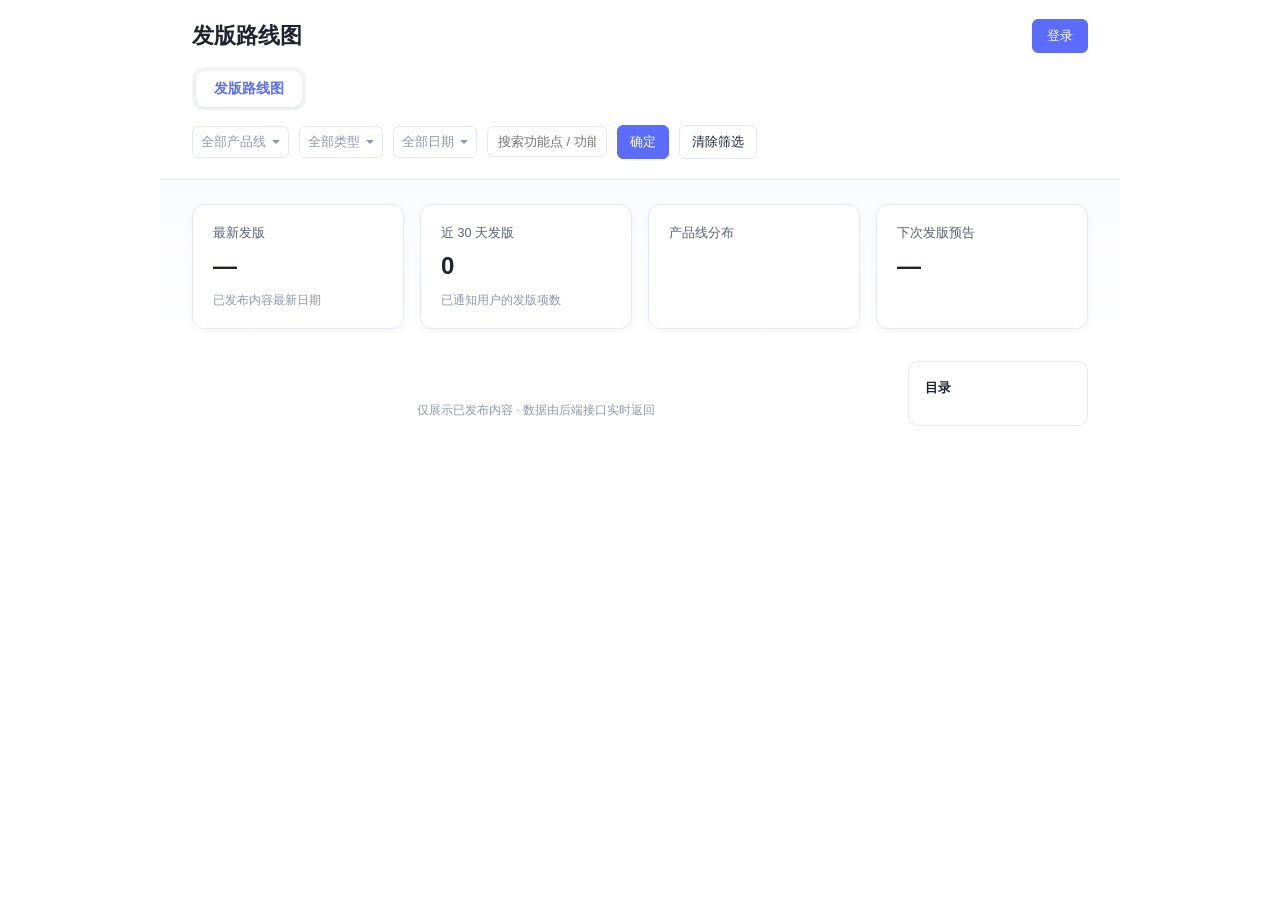
==== commit 522fbde2: "feat: 目标地图/发版路线图多选筛选与导航定位优化，admin用户权限与产品线管理，本地登录持久化" ====
--- a/实现方式/index.html
+++ b/实现方式/index.html
@@ -243,6 +243,100 @@
   .lv-na { color: #8A90A2; }
   .tm-empty { padding: 40px; text-align: center; color: var(--text-3); }
 
+  /* 筛选栏：单行布局 */
+  #filter-roadmap, #filter-targetmap {
+    display: flex; gap: 10px; align-items: center; flex-wrap: nowrap;
+    overflow-x: auto; padding-bottom: 2px;
+  }
+  #filter-roadmap .btn, #filter-targetmap .btn { flex-shrink: 0; padding: 7px 12px; }
+  #filter-roadmap input, #filter-targetmap input {
+    flex: 0 0 120px; min-width: 100px; padding: 7px 10px; border: 1px solid var(--border);
+    border-radius: 6px; font-size: 13px; background: #fff; color: var(--text);
+  }
+  #filter-targetmap .tm-count { margin-left: auto; white-space: nowrap; }
+
+  /* 多选下拉组件 */
+  .multi-select { position: relative; z-index: 1; flex: 0 0 auto; min-width: 80px; max-width: 130px; }
+  .multi-select.open { z-index: 2; }
+  .multi-trigger {
+    padding: 5px 22px 5px 8px; border: 1px solid var(--border); border-radius: 6px; font-size: 13px;
+    background: #fff; color: var(--text); cursor: pointer; white-space: nowrap; overflow: hidden;
+    text-overflow: ellipsis; position: relative; min-height: 32px; display: flex; align-items: center; gap: 4px;
+  }
+  .multi-trigger::after {
+    content: ''; position: absolute; right: 8px; top: 50%; width: 0; height: 0;
+    margin-top: -2px; border-left: 4px solid transparent; border-right: 4px solid transparent;
+    border-top: 4px solid var(--text-3);
+  }
+  .multi-select.open .multi-trigger { border-color: var(--primary); }
+  .multi-trigger .multi-placeholder { color: var(--text-3); font-size: 12.5px; }
+  .multi-trigger .multi-tag {
+    display: inline-flex; align-items: center; gap: 2px;
+    padding: 1px 4px 1px 7px; border-radius: 10px; font-size: 11.5px;
+    background: var(--primary-soft); color: var(--primary); white-space: nowrap; flex-shrink: 0;
+  }
+  .multi-trigger .multi-tag .remove {
+    cursor: pointer; opacity: 0.6; font-size: 13px; line-height: 1; padding: 0 2px;
+  }
+  .multi-trigger .multi-tag .remove:hover { opacity: 1; background: rgba(91,108,255,0.15); border-radius: 50%; }
+  .multi-trigger .multi-more {
+    display: inline-flex; align-items: center; padding: 1px 6px; border-radius: 10px;
+    font-size: 11.5px; background: #F0F0F4; color: var(--text-2); white-space: nowrap; flex-shrink: 0;
+  }
+  .multi-options {
+    display: none; position: absolute; top: calc(100% + 4px); left: 0; min-width: 100%; width: max-content; max-height: 240px;
+    overflow-y: auto; background: #fff; border: 1px solid var(--border); border-radius: 8px;
+    box-shadow: 0 8px 20px rgba(31,35,48,0.12); z-index: 1000; padding: 6px 0;
+  }
+  .multi-options.fixed { position: fixed; }
+  .multi-select.open .multi-options { display: block; }
+  .multi-options label {
+    display: flex; align-items: center; justify-content: space-between;
+    padding: 6px 12px; font-size: 13px; color: var(--text);
+    cursor: pointer; white-space: nowrap;
+  }
+  .multi-options label:hover { background: var(--primary-soft); }
+  .multi-options input[type="checkbox"] { display: none; }
+  .multi-options label.selected { color: var(--primary); background: var(--primary-soft); }
+  .multi-options label.selected::after {
+    content: '✓'; margin-left: 10px; color: var(--primary); font-size: 12px; font-weight: 600;
+  }
+
+  /* 目标地图 · 行卡片 */
+  .tm-cards { display: flex; flex-direction: column; gap: 10px; }
+  .tm-card {
+    display: flex; flex-direction: column; gap: 8px;
+    background: #fff; border: 1px solid var(--border); border-radius: 10px; padding: 12px 14px;
+    transition: box-shadow 0.15s ease, border-color 0.15s ease;
+  }
+  .tm-card:hover { box-shadow: 0 3px 12px rgba(31,34,53,0.06); border-color: #D7DBEA; }
+  .tm-card-title { font-size: 14px; font-weight: 600; color: var(--text); line-height: 1.5; }
+  .tm-card-tags { display: flex; align-items: center; gap: 6px; flex-wrap: wrap; }
+  .tag {
+    display: inline-flex; align-items: center; gap: 4px; padding: 2px 8px; border-radius: 12px;
+    font-size: 12px; white-space: nowrap; flex-shrink: 0;
+  }
+  .tag-link { background: #F3F4F8; color: var(--text); }
+  .tag-level-high { background: #FDEAEA; color: #D64545; }
+  .tag-level-mid { background: #FDF1E0; color: #C9862A; }
+  .tag-level-low { background: #E6F6EE; color: #1F9D5C; }
+  .tag-level-na { background: #F1F2F6; color: #8A90A2; }
+  .tag-meet-full { background: #E6F6EE; color: #1F9D5C; }
+  .tag-meet-basic { background: #E7F0FF; color: #3D8EE0; }
+  .tag-meet-none { background: #FDEAEA; color: #D64545; }
+  .tag-state-dev { background: #E7F0FF; color: #3D8EE0; }
+  .tag-state-sched { background: #FDF1E0; color: #C9862A; }
+  .tag-state-wait { background: #F1F2F6; color: #8A90A2; }
+  .tag-state-nores { background: #FDEAEA; color: #D64545; }
+  .tag-biz { background: #EEF0FF; color: var(--primary); }
+  .tm-card-state, .tm-card-follow {
+    font-size: 12px; color: var(--text-2); line-height: 1.5;
+  }
+  .tm-card-state .label, .tm-card-follow .label {
+    color: var(--text-3); font-weight: 500; margin-right: 4px;
+  }
+  .tm-empty { padding: 40px; text-align: center; color: var(--text-3); }
+
   /* Responsive */
   @media (max-width: 900px) {
     .header { padding: 16px 20px; }
@@ -262,6 +356,14 @@
     .overview { grid-template-columns: 1fr; }
     .header .filter { flex-direction: column; align-items: stretch; }
     .header .filter select, .header .filter input { width: 100%; }
+    .header .filter .multi-select { width: 100%; }
+    .header .filter .multi-trigger { width: 100%; }
+    #filter-roadmap, #filter-targetmap {
+      flex-direction: row; align-items: center; flex-wrap: nowrap;
+    }
+    #filter-roadmap .multi-select, #filter-targetmap .multi-select { width: auto; min-width: 80px; max-width: 130px; }
+    #filter-roadmap .multi-trigger, #filter-targetmap .multi-trigger { width: auto; }
+    #filter-roadmap input, #filter-targetmap input { flex: 0 0 100px; min-width: 80px; }
     .item-row { flex-direction: column; gap: 6px; }
     .item-entry { align-self: flex-start; margin-top: 0; }
   }
@@ -286,34 +388,70 @@
   </div>
 
   <div class="filter" id="filter-roadmap">
-    <select id="filter-product">
-      <option>全部产品线</option>
-      <option>闻道作业</option>
-      <option>直播教学</option>
-      <option>开放学校</option>
-    </select>
-    <select id="filter-type">
-      <option>全部类型</option>
-      <option>新增</option>
-      <option>优化</option>
-      <option>修复</option>
-    </select>
-    <select id="filter-date">
-      <option>全部日期</option>
-      <option>最近 7 天</option>
-      <option>最近 30 天</option>
-      <option>2026 年 7 月</option>
-    </select>
+    <div class="multi-select" id="ms-product">
+      <div class="multi-trigger" onclick="toggleMulti('ms-product')"><span class="multi-placeholder">全部产品线</span></div>
+      <div class="multi-options">
+        <label><input type="checkbox" value="闻道作业" onchange="onMultiChange('ms-product')">闻道作业</label>
+        <label><input type="checkbox" value="直播教学" onchange="onMultiChange('ms-product')">直播教学</label>
+        <label><input type="checkbox" value="开放学校" onchange="onMultiChange('ms-product')">开放学校</label>
+      </div>
+    </div>
+    <div class="multi-select" id="ms-type">
+      <div class="multi-trigger" onclick="toggleMulti('ms-type')"><span class="multi-placeholder">全部类型</span></div>
+      <div class="multi-options">
+        <label><input type="checkbox" value="新增" onchange="onMultiChange('ms-type')">新增</label>
+        <label><input type="checkbox" value="优化" onchange="onMultiChange('ms-type')">优化</label>
+        <label><input type="checkbox" value="修复" onchange="onMultiChange('ms-type')">修复</label>
+      </div>
+    </div>
+    <div class="multi-select" id="ms-date">
+      <div class="multi-trigger" onclick="toggleMulti('ms-date')"><span class="multi-placeholder">全部日期</span></div>
+      <div class="multi-options">
+        <label><input type="checkbox" value="最近 7 天" onchange="onMultiChange('ms-date')">最近 7 天</label>
+        <label><input type="checkbox" value="最近 30 天" onchange="onMultiChange('ms-date')">最近 30 天</label>
+        <label><input type="checkbox" value="2026 年 7 月" onchange="onMultiChange('ms-date')">2026 年 7 月</label>
+      </div>
+    </div>
     <input type="text" id="filter-keyword" placeholder="搜索功能点 / 功能入口" />
     <button class="btn btn-primary" onclick="applyFilter()">确定</button>
     <button class="btn" onclick="clearFilter()">清除筛选</button>
   </div>
 
   <div class="filter" id="filter-targetmap" style="display:none">
-    <select id="tmf-biz"><option value="">全部业务</option><option>直播业务</option><option>录播业务</option><option>独立项目</option></select>
-    <select id="tmf-level"><option value="">全部等级</option><option>高</option><option>中</option><option>低</option><option>非必须</option></select>
-    <select id="tmf-meet"><option value="">全部满足度</option><option>完全满足</option><option>基本满足</option><option>完全不满足</option></select>
-    <select id="tmf-state"><option value="">全部状态</option><option>待排期</option><option>已排期</option><option>开发中</option><option>暂不响应</option></select>
+    <div class="multi-select" id="ms-biz">
+      <div class="multi-trigger" onclick="toggleMulti('ms-biz')"><span class="multi-placeholder">全部业务</span></div>
+      <div class="multi-options">
+        <label><input type="checkbox" value="直播业务" onchange="onMultiChange('ms-biz')">直播业务</label>
+        <label><input type="checkbox" value="录播业务" onchange="onMultiChange('ms-biz')">录播业务</label>
+        <label><input type="checkbox" value="独立项目" onchange="onMultiChange('ms-biz')">独立项目</label>
+      </div>
+    </div>
+    <div class="multi-select" id="ms-level">
+      <div class="multi-trigger" onclick="toggleMulti('ms-level')"><span class="multi-placeholder">全部等级</span></div>
+      <div class="multi-options">
+        <label><input type="checkbox" value="高" onchange="onMultiChange('ms-level')">高</label>
+        <label><input type="checkbox" value="中" onchange="onMultiChange('ms-level')">中</label>
+        <label><input type="checkbox" value="低" onchange="onMultiChange('ms-level')">低</label>
+        <label><input type="checkbox" value="非必须" onchange="onMultiChange('ms-level')">非必须</label>
+      </div>
+    </div>
+    <div class="multi-select" id="ms-meet">
+      <div class="multi-trigger" onclick="toggleMulti('ms-meet')"><span class="multi-placeholder">全部满足度</span></div>
+      <div class="multi-options">
+        <label><input type="checkbox" value="完全满足" onchange="onMultiChange('ms-meet')">完全满足</label>
+        <label><input type="checkbox" value="基本满足" onchange="onMultiChange('ms-meet')">基本满足</label>
+        <label><input type="checkbox" value="完全不满足" onchange="onMultiChange('ms-meet')">完全不满足</label>
+      </div>
+    </div>
+    <div class="multi-select" id="ms-state">
+      <div class="multi-trigger" onclick="toggleMulti('ms-state')"><span class="multi-placeholder">全部状态</span></div>
+      <div class="multi-options">
+        <label><input type="checkbox" value="待排期" onchange="onMultiChange('ms-state')">待排期</label>
+        <label><input type="checkbox" value="已排期" onchange="onMultiChange('ms-state')">已排期</label>
+        <label><input type="checkbox" value="开发中" onchange="onMultiChange('ms-state')">开发中</label>
+        <label><input type="checkbox" value="暂不响应" onchange="onMultiChange('ms-state')">暂不响应</label>
+      </div>
+    </div>
     <input type="text" id="tmf-keyword" placeholder="关键字" />
     <button class="btn btn-primary" onclick="applyTargetFilter()">确定</button>
     <button class="btn" onclick="clearTargetFilter()">清空筛选</button>
@@ -422,6 +560,18 @@
   }
 
   let currentUser = null;
+  const AUTH_KEY = 'release_roadmap_user';
+  try {
+    const raw = localStorage.getItem(AUTH_KEY);
+    if (raw) currentUser = JSON.parse(raw);
+  } catch (e) {}
+
+  function saveUserToStorage(user) {
+    try {
+      if (user) localStorage.setItem(AUTH_KEY, JSON.stringify(user));
+      else localStorage.removeItem(AUTH_KEY);
+    } catch (e) {}
+  }
   let releasesByDate = {};
   let rawData = null;
   let targetMapData = [];
@@ -431,13 +581,16 @@
   function typeClass(type) { return type === '新增' ? 'add' : type === '优化' ? 'opt' : 'fix'; }
   function parseDate(d) { return new Date(d + 'T00:00:00'); }
 
-  function jumpTo(id) {
+  function jumpTo(id, targetEl) {
     const el = document.getElementById(id);
-    if (el) {
-      el.scrollIntoView({ behavior: 'smooth', block: 'start' });
-      document.querySelectorAll('.toc-item').forEach(i => i.classList.remove('active'));
-      event.target.classList.add('active');
-    }
+    if (!el) return;
+    // 减去 sticky header 高度，避免标题被顶部遮挡
+    const header = document.querySelector('.header');
+    const offset = (header ? header.offsetHeight : 0) + 8;
+    const top = el.getBoundingClientRect().top + window.scrollY - offset;
+    window.scrollTo({ top: top, behavior: 'smooth' });
+    document.querySelectorAll('.toc-item').forEach(i => i.classList.remove('active'));
+    if (targetEl) targetEl.classList.add('active');
   }
 
   async function openDetail(date) {
@@ -512,6 +665,7 @@
         return;
       }
     }
+    saveUserToStorage(currentUser);
     closeLogin();
     renderHeader();
     loadPublic();
@@ -520,6 +674,7 @@
 
   function logout() {
     currentUser = null;
+    saveUserToStorage(null);
     targetMapData = [];
     renderHeader();
     loadPublic();
@@ -540,7 +695,7 @@
 
     tabTargetmap.classList.remove('locked');
 
-    let html = '<div class="user-badge"><span class="avatar">' + (currentUser.role === 'admin' ? '管' : currentUser.role === 'ops' ? '运' : '游') + '</span><span>' + (currentUser.realname || roleName(currentUser.role)) + '</span></div>';
+    let html = '<div class="user-badge"><span class="avatar">' + (currentUser.role === 'admin' ? '管' : currentUser.role === 'ops' ? '运' : '游') + '</span><span>' + roleName(currentUser.role) + '</span></div>';
 
     if (currentUser.role === 'ops' || currentUser.role === 'admin') {
       html += '<a class="btn btn-primary" href="' + (currentUser.role === 'admin' ? 'admin.html' : 'ops.html') + '">进入后台</a>';
@@ -613,7 +768,7 @@
       const ti = document.createElement('div');
       ti.className = 'toc-item' + (idx === 0 ? ' active' : '');
       ti.textContent = g.date;
-      ti.onclick = function() { jumpTo('g-' + g.date); };
+      ti.onclick = function(e) { jumpTo('g-' + g.date, e.currentTarget); };
       toc.appendChild(ti);
     });
   }
@@ -621,9 +776,9 @@
   // ---- 筛选逻辑 ----
   function getFilterValues() {
     return {
-      productLine: document.getElementById('filter-product').value,
-      type: document.getElementById('filter-type').value,
-      date: document.getElementById('filter-date').value,
+      productLine: getMultiValues('ms-product'),
+      type: getMultiValues('ms-type'),
+      date: getMultiValues('ms-date'),
       keyword: document.getElementById('filter-keyword').value.trim()
     };
   }
@@ -635,15 +790,19 @@
     const d30 = new Date(today); d30.setDate(d30.getDate() - 30);
 
     return groups.map(g => {
-      if (fv.date !== '全部日期') {
+      if (fv.date.length) {
         const gd = parseDate(g.date);
-        if (fv.date === '最近 7 天' && gd < d7) return null;
-        if (fv.date === '最近 30 天' && gd < d30) return null;
-        if (fv.date === '2026 年 7 月' && !(g.date >= '2026-07-01' && g.date <= '2026-07-31')) return null;
+        const keep = fv.date.some(function (d) {
+          if (d === '最近 7 天') return gd >= d7;
+          if (d === '最近 30 天') return gd >= d30;
+          if (d === '2026 年 7 月') return (g.date >= '2026-07-01' && g.date <= '2026-07-31');
+          return false;
+        });
+        if (!keep) return null;
       }
       const items = g.items.filter(it => {
-        if (fv.productLine !== '全部产品线' && it.productLine !== fv.productLine) return false;
-        if (fv.type !== '全部类型' && it.releaseType !== fv.type) return false;
+        if (fv.productLine.length && !fv.productLine.includes(it.productLine || '')) return false;
+        if (fv.type.length && !fv.type.includes(it.releaseType || '')) return false;
         if (fv.keyword) {
           const hay = ((it.featurePoint || '') + ' ' + (it.featureEntry || '')).toLowerCase();
           if (!hay.includes(fv.keyword.toLowerCase())) return false;
@@ -661,9 +820,12 @@
   }
 
   function clearFilter() {
-    document.getElementById('filter-product').selectedIndex = 0;
-    document.getElementById('filter-type').selectedIndex = 0;
-    document.getElementById('filter-date').selectedIndex = 0;
+    ['ms-product', 'ms-type', 'ms-date'].forEach(function (id) {
+      const el = document.getElementById(id);
+      el.querySelectorAll('.multi-options input').forEach(function (i) { i.checked = false; });
+      setMultiTriggerText(id);
+      updateMultiOptionStyles(id);
+    });
     document.getElementById('filter-keyword').value = '';
     if (rawData) renderGroups(rawData.groups);
   }
@@ -678,7 +840,9 @@
       console.error('加载发版列表失败', e);
     }
   }
+  renderHeader();
   loadPublic();
+  if (currentUser) loadTargetMap();
 
   // ---- 目标地图 ----
   async function loadTargetMap() {
@@ -719,78 +883,188 @@
     }
   }
 
-  function meetBadge(m) {
-    if (m === '完全满足') return '<span class="badge meet-full">完全满足</span>';
-    if (m === '基本满足') return '<span class="badge meet-basic">基本满足</span>';
-    if (m === '完全不满足') return '<span class="badge meet-none">完全不满足</span>';
-    return '<span class="badge meet-none">' + escapeHtml(m || '—') + '</span>';
-  }
-  function stateBadge(s) {
-    const map = { '开发中': 'st-dev', '已排期': 'st-sched', '待排期': 'st-wait', '暂不响应': 'st-nores' };
-    return '<span class="badge ' + (map[s] || 'st-wait') + '">' + escapeHtml(s || '—') + '</span>';
-  }
-  function lvClass(l) { return ({ '高': 'lv-high', '中': 'lv-mid', '低': 'lv-low', '非必须': 'lv-na' }[l]) || ''; }
+  // ---- 目标地图多选组件 ----
+  function resetMultiOptions(ms) {
+    const opts = ms.querySelector('.multi-options');
+    if (opts) {
+      opts.classList.remove('fixed');
+      opts.style.top = '';
+      opts.style.left = '';
+      opts.style.width = '';
+      opts.style.minWidth = '';
+    }
+  }
+  function updateMultiOptionStyles(id) {
+    const el = document.getElementById(id);
+    el.querySelectorAll('.multi-options label').forEach(function (label) {
+      const cb = label.querySelector('input[type="checkbox"]');
+      if (cb && cb.checked) label.classList.add('selected');
+      else label.classList.remove('selected');
+    });
+  }
+  function toggleMulti(id) {
+    const el = document.getElementById(id);
+    const wasOpen = el.classList.contains('open');
+    // 关闭全部并清除定位样式
+    document.querySelectorAll('.multi-select').forEach(function (ms) {
+      ms.classList.remove('open');
+      resetMultiOptions(ms);
+    });
+    if (!wasOpen) {
+      el.classList.add('open');
+      const trigger = el.querySelector('.multi-trigger');
+      const opts = el.querySelector('.multi-options');
+      if (trigger && opts) {
+        const rect = trigger.getBoundingClientRect();
+        opts.classList.add('fixed');
+        opts.style.top = (rect.bottom + 4) + 'px';
+        opts.style.left = rect.left + 'px';
+        opts.style.minWidth = rect.width + 'px';
+        updateMultiOptionStyles(id);
+      }
+    }
+  }
+  function getMultiValues(id) {
+    const el = document.getElementById(id);
+    return Array.from(el.querySelectorAll('.multi-options input:checked')).map(function (i) { return i.value; });
+  }
+  function setMultiTriggerText(id) {
+    const defaults = {
+      'ms-biz': '全部业务', 'ms-level': '全部等级', 'ms-meet': '全部满足度', 'ms-state': '全部状态',
+      'ms-product': '全部产品线', 'ms-type': '全部类型', 'ms-date': '全部日期'
+    };
+    const values = getMultiValues(id);
+    const trigger = document.querySelector('#' + id + ' .multi-trigger');
+    if (!values.length) {
+      trigger.innerHTML = '<span class="multi-placeholder">' + defaults[id] + '</span>';
+    } else {
+      const visible = values.slice(0, 2);
+      const rest = values.slice(2);
+      let html = visible.map(function (v) {
+        return '<span class="multi-tag">' + escapeHtml(v) +
+          '<span class="remove" onclick="removeMultiValue(\'' + id + '\', \'' + v + '\'); event.stopPropagation();">×</span></span>';
+      }).join('');
+      if (rest.length) {
+        html += '<span class="multi-more" title="' + escapeHtml(rest.join('、')) + '">+' + rest.length + '</span>';
+      }
+      trigger.innerHTML = html;
+    }
+    trigger.title = values.length ? values.join('、') : defaults[id];
+  }
+  function removeMultiValue(id, value) {
+    const el = document.getElementById(id);
+    el.querySelectorAll('.multi-options input').forEach(function (i) {
+      if (i.value === value) i.checked = false;
+    });
+    onMultiChange(id);
+  }
+  function onMultiChange(id) {
+    setMultiTriggerText(id);
+    updateMultiOptionStyles(id);
+    // 仅更新 UI，不触发筛选；筛选仅在点击【确定】时执行
+  }
+  document.addEventListener('click', function (e) {
+    if (!e.target.closest('.multi-select')) {
+      document.querySelectorAll('.multi-select').forEach(function (ms) {
+        ms.classList.remove('open');
+        resetMultiOptions(ms);
+      });
+    }
+  });
+  // 滚动或缩放时关闭下拉，避免 fixed 定位错位
+  window.addEventListener('scroll', function () {
+    document.querySelectorAll('.multi-select').forEach(function (ms) {
+      ms.classList.remove('open');
+      resetMultiOptions(ms);
+    });
+  }, { passive: true });
+  window.addEventListener('resize', function () {
+    document.querySelectorAll('.multi-select').forEach(function (ms) {
+      ms.classList.remove('open');
+      resetMultiOptions(ms);
+    });
+  });
 
   function applyTargetFilter() { renderTargetMap(); }
   function clearTargetFilter() {
-    ['tmf-biz', 'tmf-level', 'tmf-meet', 'tmf-state'].forEach(function (id) { document.getElementById(id).value = ''; });
+    ['ms-biz', 'ms-level', 'ms-meet', 'ms-state'].forEach(function (id) {
+      const el = document.getElementById(id);
+      el.querySelectorAll('.multi-options input').forEach(function (i) { i.checked = false; });
+      setMultiTriggerText(id);
+      updateMultiOptionStyles(id);
+    });
     document.getElementById('tmf-keyword').value = '';
     renderTargetMap();
   }
 
   function renderTargetMap() {
-    const biz = document.getElementById('tmf-biz').value;
-    const level = document.getElementById('tmf-level').value;
-    const meet = document.getElementById('tmf-meet').value;
-    const state = document.getElementById('tmf-state').value;
+    const bizSet = getMultiValues('ms-biz');
+    const levelSet = getMultiValues('ms-level');
+    const meetSet = getMultiValues('ms-meet');
+    const stateSet = getMultiValues('ms-state');
     const kw = document.getElementById('tmf-keyword').value.trim().toLowerCase();
-    const rows = targetMapData.filter(function (r) {
-      if (biz && (r.biz || '').indexOf(biz) < 0) return false;
-      if (level && r.level !== level) return false;
-      if (meet && r.meetStatus !== meet) return false;
-      if (state && r.status !== state) return false;
+
+    // 收集所有场景（按原始出现顺序），作为标题常驻的完整列表
+    const allScenes = [];
+    const sceneIndex = new Map();
+    targetMapData.forEach(function (r) {
+      const s = r.scene || '未分类';
+      if (!sceneIndex.has(s)) {
+        sceneIndex.set(s, allScenes.length);
+        allScenes.push(s);
+      }
+    });
+
+    // 执行筛选，得到匹配项
+    const matchMap = new Map();
+    let total = 0;
+    targetMapData.forEach(function (r) {
+      const bizVal = r.biz || '';
+      if (bizSet.length && !bizSet.some(function (b) { return bizVal.indexOf(b) >= 0; })) return;
+      if (levelSet.length && !levelSet.includes(r.level || '')) return;
+      if (meetSet.length && !meetSet.includes(r.meetStatus || '')) return;
+      if (stateSet.length && !stateSet.includes(r.status || '')) return;
       if (kw) {
-        const hay = ((r.func || '') + (r.demand || '') + (r.biz || '')).toLowerCase();
-        if (hay.indexOf(kw) < 0) return false;
+        const hay = ((r.demand || '') + (r.currentState || '') + (r.followUp || '') + (r.biz || '')).toLowerCase();
+        if (hay.indexOf(kw) < 0) return;
       }
-      return true;
+      const s = r.scene || '未分类';
+      if (!matchMap.has(s)) matchMap.set(s, []);
+      matchMap.get(s).push(r);
+      total++;
     });
-    const groups = []; const map = new Map();
-    rows.forEach(function (r) {
-      const s = r.scene || '未分类';
-      if (!map.has(s)) { map.set(s, []); groups.push(s); }
-      map.get(s).push(r);
-    });
+
     const list = document.getElementById('tm-list');
-    if (!groups.length) {
-      list.innerHTML = '<div class="tm-empty">无匹配的功能条目</div>';
+    if (!allScenes.length) {
+      list.innerHTML = '<div class="tm-empty">暂无目标地图数据</div>';
     } else {
-      list.innerHTML = groups.map(function (s, i) {
-        const items = map.get(s);
+      list.innerHTML = allScenes.map(function (s, i) {
+        const items = matchMap.get(s) || [];
         return '<div class="tm-scene" id="scene-' + i + '">'
           + '<div class="tm-scene-head"><span class="name">' + escapeHtml(s) + '</span><span class="cnt">' + items.length + ' 项</span></div>'
-          + '<div class="tm-cards">' + items.map(tmCardHtml).join('') + '</div>'
+          + (items.length ? '<div class="tm-cards">' + items.map(tmCardHtml).join('') + '</div>' : '')
           + '</div>';
       }).join('');
     }
-    document.getElementById('tm-count').textContent = '共 ' + rows.length + ' 条';
-    renderSceneToc(groups);
+    document.getElementById('tm-count').textContent = '共 ' + total + ' 条';
+    renderSceneToc(allScenes);
   }
 
   function tmCardHtml(r) {
+    const levelMap = { '高': 'tag-level-high', '中': 'tag-level-mid', '低': 'tag-level-low', '非必须': 'tag-level-na' };
+    const meetMap = { '完全满足': 'tag-meet-full', '基本满足': 'tag-meet-basic', '完全不满足': 'tag-meet-none' };
+    const stateMap = { '开发中': 'tag-state-dev', '已排期': 'tag-state-sched', '待排期': 'tag-state-wait', '暂不响应': 'tag-state-nores' };
     return '<div class="tm-card">'
       + '<div class="tm-card-title">' + escapeHtml(r.demand || '—') + '</div>'
-      + '<div class="tm-card-meta">'
-        + '<span><b>环节</b>' + escapeHtml(r.link || '—') + '</span>'
-        + '<span><b>功能</b>' + escapeHtml(r.func || '—') + '</span>'
-        + '<span><b>必备</b><span class="' + lvClass(r.level) + '">' + escapeHtml(r.level || '—') + '</span></span>'
-        + '<span><b>业务</b>' + escapeHtml(r.biz || '—') + '</span>'
-        + '<span><b>满足度</b>' + meetBadge(r.meetStatus) + '</span>'
-        + '<span><b>状态</b>' + stateBadge(r.status) + '</span>'
-        + '<span><b>计划完成</b>' + escapeHtml(r.plannedAt || '—') + '</span>'
-        + '</div>'
-      + (r.currentState ? '<div class="tm-card-plan"><b>现状：</b>' + escapeHtml(r.currentState) + '</div>' : '')
-      + (r.followUp ? '<div class="tm-card-plan"><b>后续计划：</b>' + escapeHtml(r.followUp) + '</div>' : '')
+      + '<div class="tm-card-tags">'
+        + '<span class="tag tag-link">' + escapeHtml(r.link || '—') + '</span>'
+        + '<span class="tag ' + (levelMap[r.level] || 'tag-level-na') + '">' + escapeHtml(r.level || '—') + '</span>'
+        + '<span class="tag ' + (meetMap[r.meetStatus] || 'tag-meet-none') + '">' + escapeHtml(r.meetStatus || '—') + '</span>'
+        + '<span class="tag ' + (stateMap[r.status] || 'tag-state-wait') + '">' + escapeHtml(r.status || '—') + '</span>'
+        + '<span class="tag tag-biz">' + escapeHtml(r.biz || '—') + '</span>'
+      + '</div>'
+      + '<div class="tm-card-state"><span class="label">现状：</span>' + escapeHtml(r.currentState || '-') + '</div>'
+      + (r.followUp ? '<div class="tm-card-follow"><span class="label">后续计划：</span>' + escapeHtml(r.followUp) + '</div>' : '')
       + '</div>';
   }
 
@@ -801,7 +1075,12 @@
   }
   function scrollToScene(i) {
     const el = document.getElementById('scene-' + i);
-    if (el) el.scrollIntoView({ behavior: 'smooth', block: 'start' });
+    if (!el) return;
+    // 减去 sticky header 高度，避免标题被顶部遮挡
+    const header = document.querySelector('.header');
+    const offset = (header ? header.offsetHeight : 0) + 8;
+    const top = el.getBoundingClientRect().top + window.scrollY - offset;
+    window.scrollTo({ top: top, behavior: 'smooth' });
   }
 </script>
 
